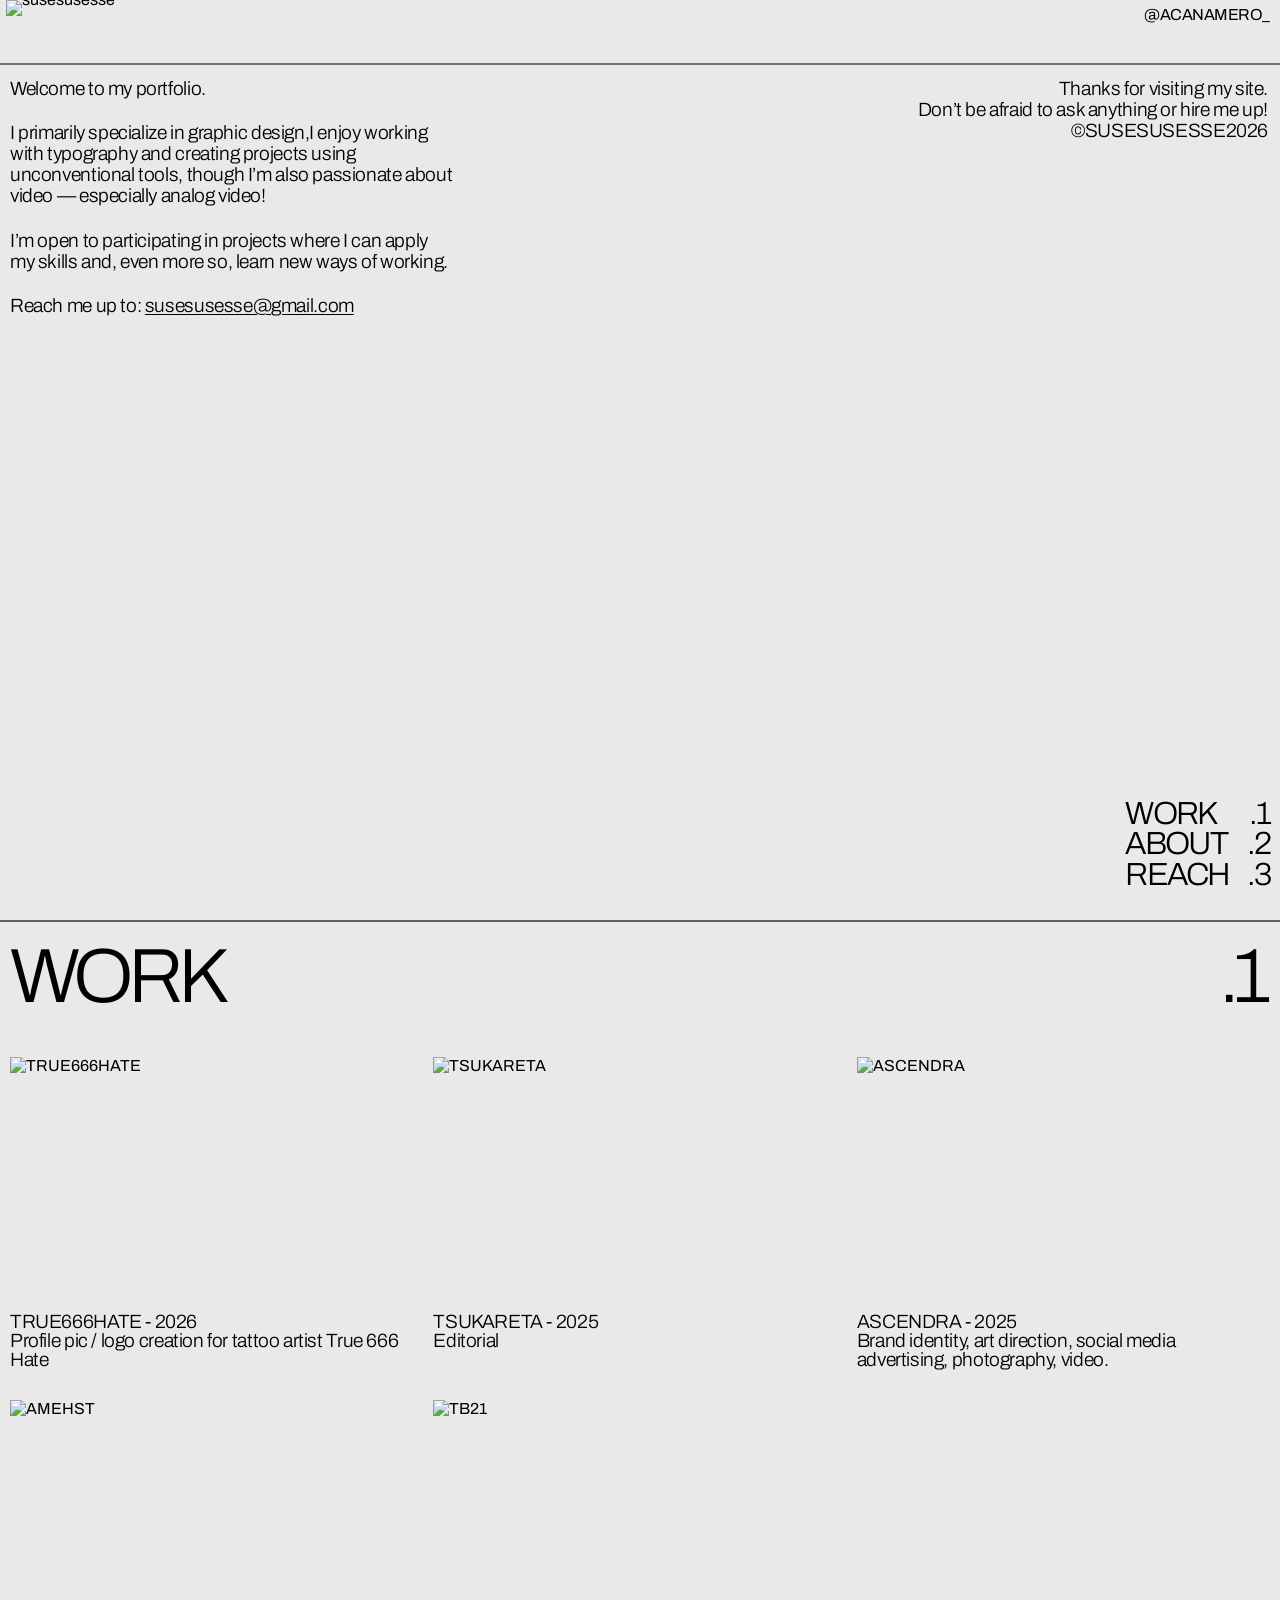
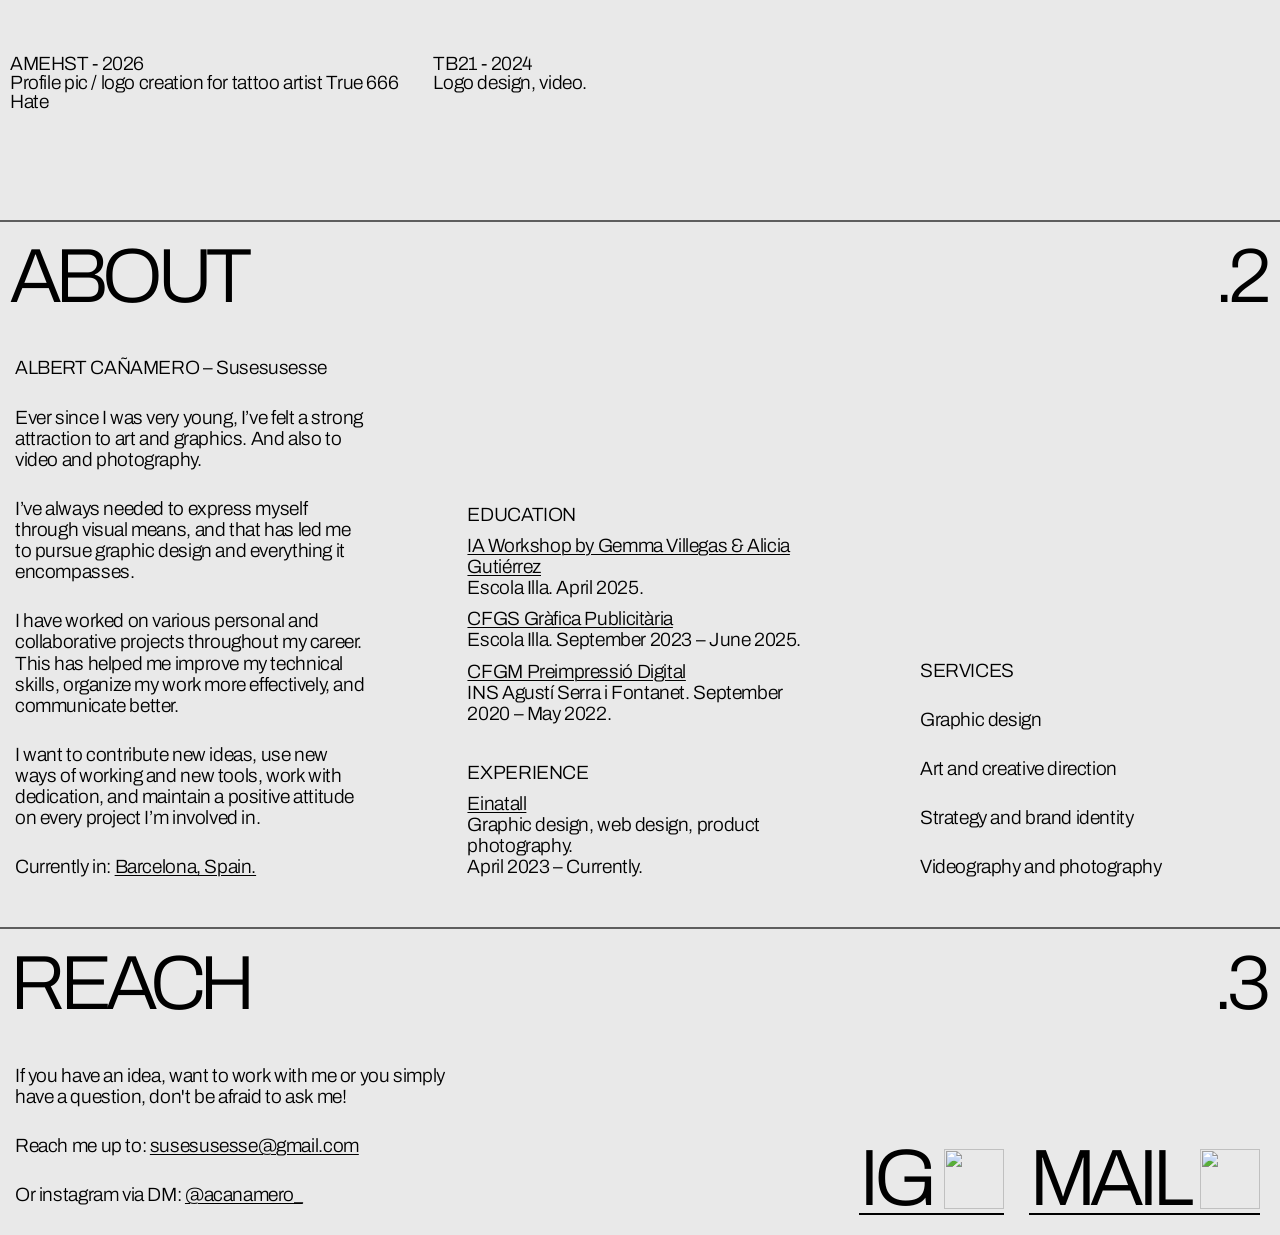
==== index.html @ 1d8fdcd6 "Add files via upload" ====
<!DOCTYPE html>
<html lang="es">
<head>
    <meta charset="UTF-8">
    <meta name="viewport" content="width=device-width, initial-scale=1.0">
    <title>SUSESUSESSE Portfolio</title>
    <link rel="preconnect" href="https://fonts.googleapis.com">
    <link rel="preconnect" href="https://fonts.gstatic.com" crossorigin>
    <link href="https://fonts.googleapis.com/css2?family=Archivo:wght@300;400;500;600&display=swap" rel="stylesheet">
    <link rel="stylesheet" href="style.css">
</head>

<body class="home-page">
    <div class="noise-overlay"></div>

    <header class="site-header">
        <div class="logo">
            <a href="index.html">
                <img src="img/LOGO.png" alt="susesusesse">
            </a>
        </div>

        <nav class="meta-info" aria-label="Social links">
            <a href="https://www.instagram.com/acanamero_/" target="_blank" rel="noopener noreferrer">@ACANAMERO_</a>
        </nav>
    </header>

    <main class="home-layout">
        <section class="home-bio text-small" aria-label="About">
            <p>Welcome to my portfolio.</p>

            <p>I primarily specialize in graphic design,I enjoy working<br>
            with typography and creating projects using<br>
            unconventional tools, though I&rsquo;m also passionate about<br>
            video &mdash; especially analog video!</p>

            <p>I&rsquo;m open to participating in projects where I can apply<br>
            my skills and, even more so, learn new ways of working.</p>

            <p>Reach me up to: <a href="mailto:susesusesse@gmail.com">susesusesse@gmail.com</a></p>
        </section>

        <section class="home-note text-small" aria-label="Thanks">
            <p>Thanks for visiting my site.<br>
            Don&rsquo;t be afraid to ask anything or hire me up!<br>
            &copy;SUSESUSESSE2026</p>
        </section>

        <div class="home-bottom">
            <a href="#work" class="home-arrow" aria-label="Ir a Work">
                <img src="img/flecha.svg" alt="">
            </a>

            <nav class="home-menu-small" aria-label="Main menu">
                <a href="#work">
                    <span>WORK</span>
                    <span>.1</span>
                </a>
                <a href="#about">
                    <span>ABOUT</span>
                    <span>.2</span>
                </a>
                <a href="#reach">
                    <span>REACH</span>
                    <span>.3</span>
                </a>
            </nav>
        </div>
    </main>

    <section id="work" class="work-section">
        <div class="section-title">
            <h2>WORK</h2>
            <span>.1</span>
        </div>

        <div class="work-grid">
            <a href="true666hate.html" class="work-card">
                <div class="work-card-image">
                    <img src="img/true666hate/true666hate1.jpg" class="img-default" alt="TRUE666HATE">
                    <img src="img/true666hate/true666hate3.jpg" class="img-hover" alt="">
                </div>

                <div class="work-card-text">
                    <span>TRUE666HATE - 2026</span>
                    <span>Profile pic / logo creation for tattoo artist True 666 Hate</span>
                </div>
            </a>

            <a href="tsukareta.html" class="work-card">
                <div class="work-card-image">
                    <img src="img/tsukareta/tsukareta-1.jpg" class="img-default" alt="TSUKARETA">
                    <img src="img/tsukareta/tsukareta-6.jpg" class="img-hover" alt="">
                </div>

                <div class="work-card-text">
                    <span>TSUKARETA - 2025</span>
                    <span>Editorial</span>
                </div>
            </a>

            <a href="ascendra.html" class="work-card">
                <div class="work-card-image">
                    <img src="img/ASCENDRA/ASCENDRA-1.jpg" class="img-default" alt="ASCENDRA">
                    <img src="img/ASCENDRA/ASCENDRA-2.jpg" class="img-hover" alt="">
                </div>

                <div class="work-card-text">
                    <span>ASCENDRA - 2025</span>
                    <span>Brand identity, art direction, social media advertising, photography, video.</span>
                </div>
            </a>

            <a href="amehst.html" class="work-card">
                <div class="work-card-image">
                    <img src="img/AMEHST/AMEHST-1.jpg" class="img-default" alt="AMEHST">
                    <img src="img/AMEHST/AMEHST-3.jpg" class="img-hover" alt="">
                </div>

                <div class="work-card-text">
                    <span>AMEHST - 2026</span>
                    <span>Profile pic / logo creation for tattoo artist True 666 Hate</span>
                </div>
            </a>

            <a href="tb21.html" class="work-card">
                <div class="work-card-image">
                    <img src="img/TB21/TB-1.jpg" class="img-default" alt="TB21">
                    <img src="img/TB21/TB-2.jpg" class="img-hover" alt="">
                </div>

                <div class="work-card-text">
                    <span>TB21 - 2024</span>
                    <span>Logo design, video.</span>
                </div>
            </a>
        </div>
    </section>

    <section id="about" class="about-section">
    <div class="section-title">
        <h2>ABOUT</h2>
        <span>.2</span>
    </div>

    <div class="about-content text-small">
        <div class="about-column about-intro">
            <p>ALBERT CAÑAMERO – Susesusesse</p>

            <p>Ever since I was very young, I’ve felt a strong attraction to art and graphics. And also to video and photography.</p>

            <p>I’ve always needed to express myself through visual means, and that has led me to pursue graphic design and everything it encompasses.</p>

            <p>I have worked on various personal and collaborative projects throughout my career. This has helped me improve my technical skills, organize my work more effectively, and communicate better.</p>

            <p>I want to contribute new ideas, use new ways of working and new tools, work with dedication, and maintain a positive attitude on every project I’m involved in.</p>

            <p>Currently in: <a>Barcelona, Spain.</a></p>
        </div>

        <div class="about-column about-middle">
            <div>
                <p>EDUCATION</p>

                <p><a>IA Workshop by Gemma Villegas & Alicia Gutiérrez</a><br>
                Escola Illa. April 2025.</p>

                <p><a>CFGS Gràfica Publicitària</a><br>
                Escola Illa. September 2023 – June 2025.</p>

                <p><a>CFGM Preimpressió Digital</a><br>
                INS Agustí Serra i Fontanet. September 2020 – May 2022.</p>
            </div>

            <div>
                <p>EXPERIENCE</p>

                <a><a>Einatall</a><br>
                Graphic design, web design, product photography.<br>
                April 2023 – Currently.</a>
            </div>
        </div>

        <div class="about-column about-services">
            <p>SERVICES</p>

            <p>Graphic design</p>
            <p>Art and creative direction</p>
            <p>Strategy and brand identity</p>
            <p>Videography and photography</p>
        </div>
    </div>
    </section>

<section id="reach" class="reach-section">
    <div class="section-title">
        <h2>REACH</h2>
        <span>.3</span>
    </div>

    <div class="reach-content text-small">
        <p>
            If you have an idea, want to work with me or you simply have a question,
            don't be afraid to ask me!
        </p>

        <p>
            Reach me up to:
            <a href="mailto:susesusesse@gmail.com">susesusesse@gmail.com</a>
        </p>

        <p>
            Or instagram via DM:
            <a href="https://instagram.com/acanamero_" target="_blank" rel="noopener noreferrer">@acanamero_</a>
        </p>
    </div>

    <div class="reach-links">
        <a href="https://instagram.com/acanamero_" target="_blank" rel="noopener noreferrer" class="big-link">
            <span>IG</span>
            <img src="img/big-link.svg">
        </a>

        <a href="mailto:susesusesse@gmail.com" class="big-link">
            <span>MAIL</span>
            <img src="img/big-link.svg">
        </a>
    </div>
</section>
</body>
</html>
---- style.css ----
* {
    margin: 0;
    padding: 0;
    box-sizing: border-box;
}

html,
body {
    min-height: 100%;
}

body {
    background-color: #E9E9E9;
    color: #000;
    font-family: 'Archivo', sans-serif;
    cursor: default;
}

a,
a:visited {
    color: inherit;
    text-decoration-color: currentColor;
}

::selection {
    background: #000;
    color: #e9e9e9;
}

::-moz-selection {
    background: #000;
    color: #e9e9e9;
}

/* Texto descriptivo general */
.text-small {
    font-size: 1.2rem;
    font-weight: 300;
    line-height: 1.1;
    letter-spacing: -0.02em;
    color: #000;
}

.text-small a {
    color: inherit;
    text-decoration: underline;
    text-decoration-thickness: 1px;
    text-underline-offset: 2px;
}


.home-page {
    min-height: 100vh;
    overflow-x: hidden;
    overflow-y: auto;
}

.site-header {
    position: fixed;
    top: 0;
    left: 0;
    z-index: 100;

    display: flex;
    justify-content: space-between;
    align-items: flex-start;

    width: 100%;
    height: 65px;
    padding: 0 10px 0 6px;
    border-bottom: 2px solid #757575;
    background-color: #E9E9E9;
}

.logo {
    line-height: 0;
}

.logo a {
    display: block;
    color: inherit;
    text-decoration: none;
}

.logo img {
    display: block;
    height: 58px;
    width: auto;
}


.meta-info {
    display: flex;
    gap: 58px;
    align-items: flex-start;
    padding-top: 7px;

    font-size: 1rem;
    font-weight: 400;
    letter-spacing: -0.03em;
    line-height: 1;
    text-transform: uppercase;
    white-space: nowrap;
}

.meta-info a {
    color: inherit;
    text-decoration: none;
}

.home-layout {
    position: relative;
    height: 100vh;
    min-height: 100vh;
    padding-top: 67px;
    margin-bottom: 20px;
}

.home-bio,
.home-note {
    position: absolute;
    top: 78px;
}

.home-bio {
    left: 10px;
    width: min(470px, 40vw);
}

.home-bio p + p {
    margin-top: 23px;
}

.home-note {
    right: 12px;
    width: 440px;
    text-align: right;
}

.home-bottom {
    position: absolute;
    left: 10px;
    right: 10px;
    bottom: 10px;
    z-index: 50;

    display: flex;
    justify-content: space-between;
    align-items: flex-end;
    pointer-events: none;
}

.home-arrow,
.home-menu-small {
    pointer-events: auto;
}

.home-arrow {
    display: block;
    width: 160px;
}

.home-arrow img {
    display: block;
    width: 100%;
    height: auto;
}

.home-menu-small {
    display: flex;
    flex-direction: column;
    align-items: stretch;

    font-size: clamp(1.8rem, 3vw, 2rem);
    font-weight: 300;
    line-height: 0.95;
    letter-spacing: -0.06em;
}

.home-menu-small a {
    display: grid;
    grid-template-columns: auto auto;
    gap: 18px;

    color: #000;
    text-decoration: none;
}

.home-menu-small a span:last-child {
    text-align: right;
}

.home-menu-small:has(a:hover) a:not(:hover) {
    opacity: 0.3;
}

html {
    scroll-behavior: smooth;
}

.home-page {
    min-height: 100vh;
    overflow-x: hidden;
    overflow-y: auto;
}

/* WORK -------------------------------------------------*/ 

.work-section {
    min-height: 100vh;
    padding-top: 0;
    scroll-margin-top: 63px;
    border-top: 2px solid #5e5e5e;
    background-color: #E9E9E9;
}

.section-title {
    display: flex;
    justify-content: space-between;
    align-items: flex-start;

    padding: 24px 15px 50px 10px;
}

.section-title h2,
.section-title span {
    font-size: clamp(4rem, 6vw, 7rem);
    font-weight: 300;
    line-height: 0.8;
    letter-spacing: -0.08em;
}

.work-grid {
    display: grid;
    grid-template-columns: repeat(3, 1fr);
    gap: 10px;
    width: 100%;
    padding: 0 10px;
    margin-bottom: 50px;
}

.work-card {
    display: block;
    color: #000;
    text-decoration: none;
}

.work-card-image {
    position: relative;
    width: 100%;
    aspect-ratio: 1.65 / 1;
    overflow: hidden;
    background-color: #E9E9E9;
}

.work-card-image img {
    position: absolute;
    top: 0;
    left: 0;

    display: block;
    width: 100%;
    height: 100%;
    object-fit: cover;
}

.img-default {
    opacity: 1;
}

.img-hover {
    opacity: 0;
    transition: opacity 0.2s ease;
}

.work-card:hover .img-hover {
    opacity: 1;
}

.work-card:hover .img-default {
    opacity: 0;
}

.work-card-text {
    padding: 4px 6px 20px 0px;
    display: flex;
    flex-direction: column;
    font-size: 1.2rem;
    font-weight: 300;
    line-height: 1;
    letter-spacing: -0.02em;
}

/* ABOUT -------------------------------------------------*/ 

.about-section {
    min-height: 10vh;
    scroll-margin-top: 63px;
    border-top: 2px solid #5e5e5e;
}

.about-content {
    display: grid;
    grid-template-columns: 1fr 1fr 1fr;
    column-gap: 8vw;
    padding: 0 10px 50px 15px;
}

.about-column {
    display: flex;
    flex-direction: column;
    gap: 28px;
}

.about-middle {
    align-self: end;
    
}

.about-middle p {
    margin: 0 0 10px 0;
}

.about-services {
    align-self: end;
    padding-top: 190px;
}

.about-content p {
    max-width: 460px;
}

/* REACH -------------------------------------------------*/ 

.reach-section {
    position: relative;
    min-height: 20vh;
    border-top: 2px solid #5e5e5e;
}

.reach-content {
    
    display: flex;
    flex-direction: column;
    gap: 28px;
    padding: 0 10px 30px 15px;
    max-width: 460px;
    
}

.reach-links {
    position: absolute;
    right: 20px;
    bottom: 20px;
    display: flex;
    gap: 25px;
}

.big-link {
    display: flex;
    align-items: center;
    gap: 8px;
    text-decoration: none; 
    border-bottom: 2px solid #000;
    line-height: 0.85;
    font-size: clamp(5rem, 6vw, 7rem);
    font-weight: 300;
    letter-spacing: -0.08em;
    color: #000;
    transition: opacity 0.3s, transform 0.2s ease;    
    gap: 0.15em;
}

.big-link img {
    width: 0.75em;
    height: 0.75em;
    object-fit: contain;
}

.big-link:hover {
    transform: translateY(-4px);
}




/* PROYECTOS -------------------------------------------------*/ 

.frame-project {
  display: flex;
  width: 100%;
  max-width: 100%;
  align-items: flex-start;
  justify-content: space-between;
  position: relative;
}

.frame-project .project-wrapper {
    position: sticky;
    top: 68px;

    width: 437px;
    z-index: 80;

    display: flex;
    flex-direction: column;
    align-items: flex-start;
    justify-content: flex-start;
    gap: 10px;
    padding: 10px;
}

.frame-project .span {
  letter-spacing: -0.2px;
  text-decoration: underline;
}

.frame-project .proyecto {
  flex-direction: column;
  width: 48vw;
  max-width: 917px;
  align-items: flex-start;
  display: flex;
  position: relative;
}

.frame-project .img {
  position: relative;
  align-self: stretch;
  width: 100%;
  height: auto;
  display: block;
}

.frame-project .img-2 {
  position: relative;
  align-self: stretch;
  width: 100%;
  height: auto;
  display: block;
}

.frame-project .div-2 {
  align-items: center;
  align-self: stretch;
  width: 100%;
  display: flex;
  position: relative;
}
.frame-project .img-3 {
  position: relative;
  width: 50%;
  height: auto;
  display: block;
}
.frame-project .img-4 {
  position: relative;
  width: 50%;
  height: auto;
  display: block;
}
.frame-project .img-5 {
  position: relative;
  align-self: stretch;
  width: 100%;
  height: auto;
  display: block;
}


/* MOVIL -------------------------------------------------*/ 


@media screen and (max-width: 900px) {
    .home-page {
        min-height: 100vh;
        overflow-x: hidden;
        overflow-y: auto;
    }

    .site-header {
        height: auto;
        min-height: 45px;
        padding: 2px 10px 3px 5px;
    }

    .logo img {
        height: 45px;
        width: auto;
    }

    .meta-info {
        display: none;
    }

    .home-layout {
        height: 100vh;
        min-height: 100vh;
        padding: 60px 10px 150px;
    }


    .home-bio,
    .home-note {
        position: static;
        width: 100%;
    }

    .home-bio br {
        display: none;
    }

    .home-note {
        margin-top: 42px;
        text-align: left;
    }

    .text-small {
        font-size: 1.15rem;
        line-height: 1.1;
        letter-spacing: -0.05em;
    }

    .home-bottom {
        position: absolute;
        left: 10px;
        right: 10px;
        bottom: 10px;
    }

    .home-arrow {
        width: 100px;
    }

    .home-menu-small {
        font-size: 1.8rem;
    }

    .work-section {
        padding-top: 0;
    }

    .section-title {
        padding: 20px 13px 42px 10px;
    }

    .section-title h2,
    .section-title span {
        font-size: 18vw;
    }

    .work-grid {
        grid-template-columns: 1fr;
        gap: 8px;
        padding-bottom: 20;
    }
    .work-card img {
        width: 100%;
        height: 330px;
    }

    .work-card-text {
        font-size: 1rem;
        padding: 6px 10px 5px 0px;
    }

    .about-section {
        min-height: auto;
    }

    .about-content {
        grid-template-columns: 1fr;
        row-gap: 60px;
        padding: 0 10px 30px 10px;
    }

    .about-column {
        gap: 24px;
    }

    .about-middle {
        gap: 48px;
    }

    .about-services {
        align-self: start;
        padding: 0px 0px 30px 0px;
    }

    .about-content p {
        max-width: 100%;
    }


    .reach-content {
        padding: 0 10px 280px 10px;
    }   

/* PROYECTOS MÓVIL -------------------------------------------------*/ 

    .work-detail-page {
    min-height: 100vh;
    overflow-x: hidden;
    overflow-y: auto;
    }

    .frame-project {
        display: flex;
        flex-direction: column;
        width: 100%;
        max-width: 100%;
        padding-top: 55px;
    }

    .frame-project .project-wrapper {
        position: relative;
        top: auto;
        left: auto;
        padding: 5px 10px 60px 10px;
        width: 100%;
        max-width: 100%;
        z-index: 1;
    }

    .frame-project .project-wrapper .text-small {
        width: 100%;
        max-width: 100%;
    }

    .frame-project .proyecto {
        width: 100%;
        max-width: 100%;
        display: flex;
        flex-direction: column;
        margin: 0;
        padding: 0;
    }

    .frame-project .img,
    .frame-project .img-2,
    .frame-project .img-5 {
        width: 100%;
        max-width: 100%;
        height: auto;
        display: block;
    }

    .frame-project .div-2 {
        width: 100%;
        display: flex;
        flex-direction: column;
    }

    .frame-project .img-3,
    .frame-project .img-4 {
        width: 100%;
        max-width: 100%;
        height: auto;
        display: block;
    }
}
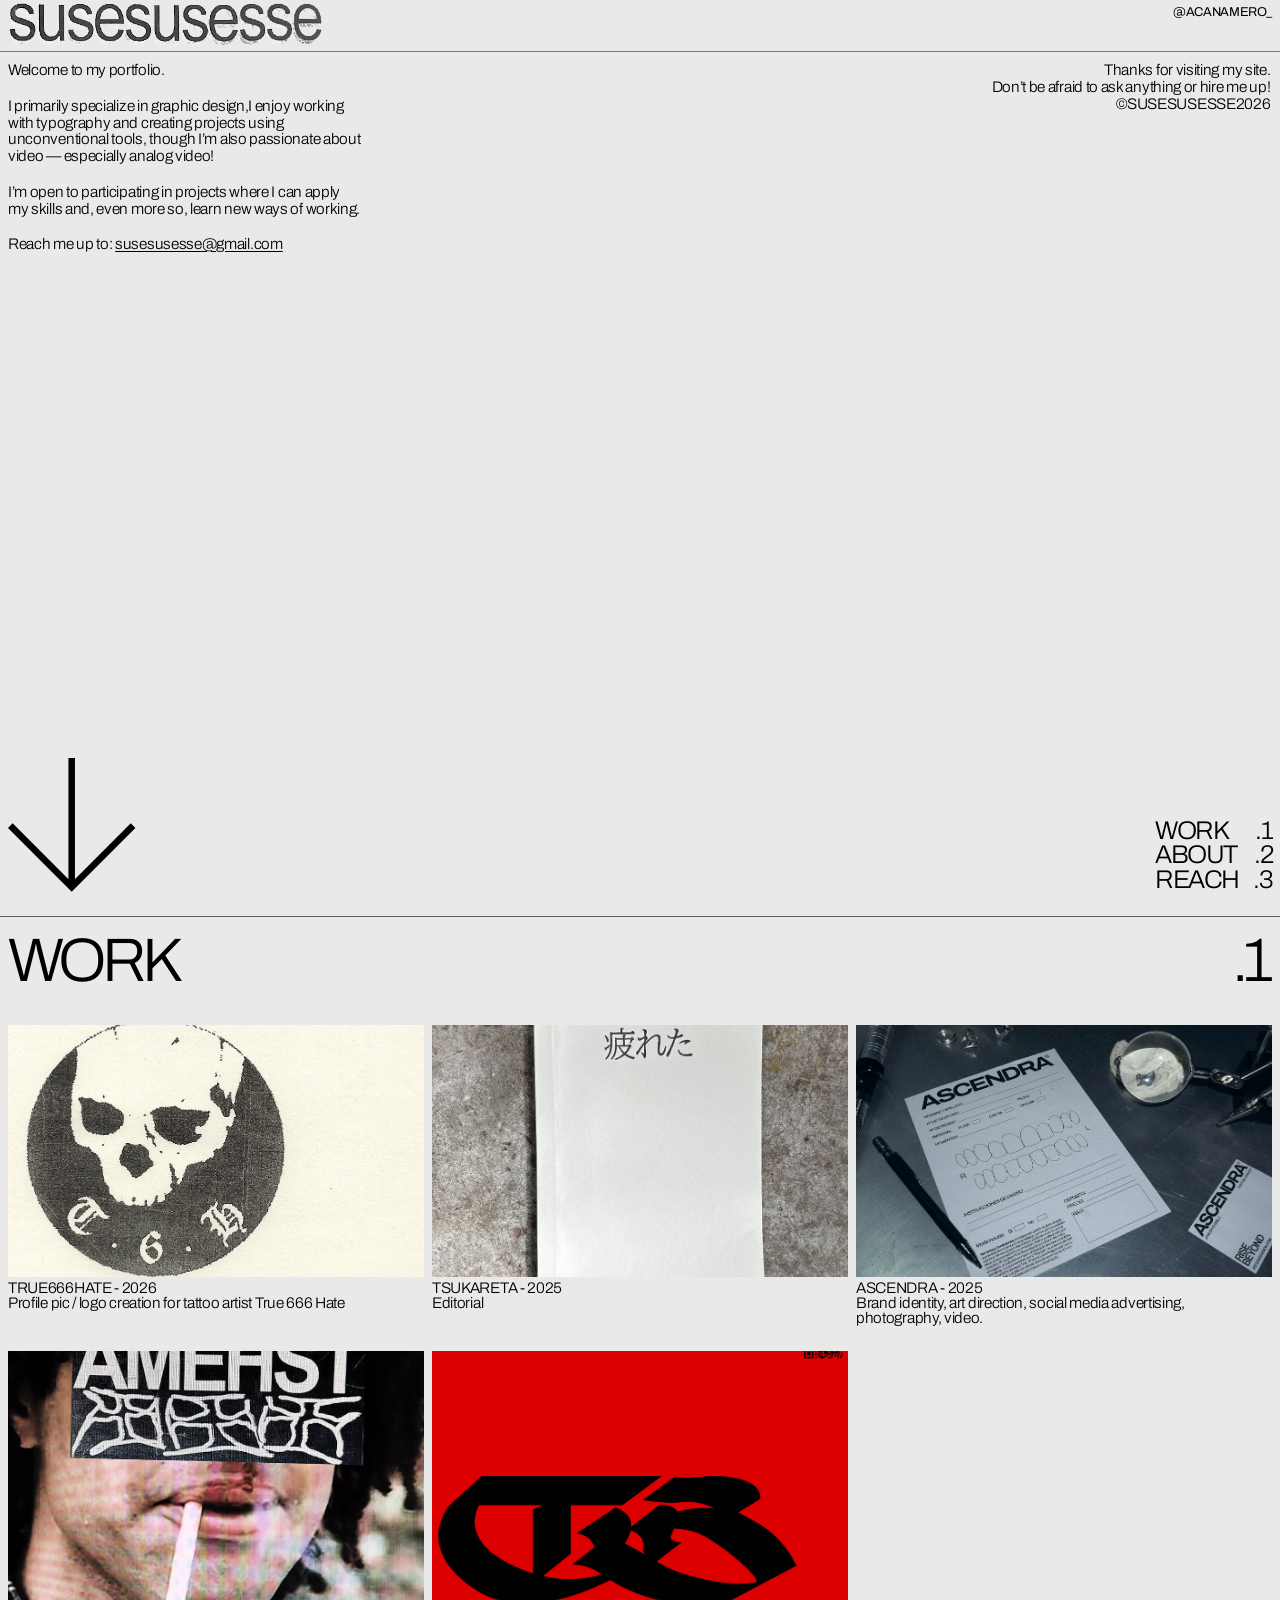
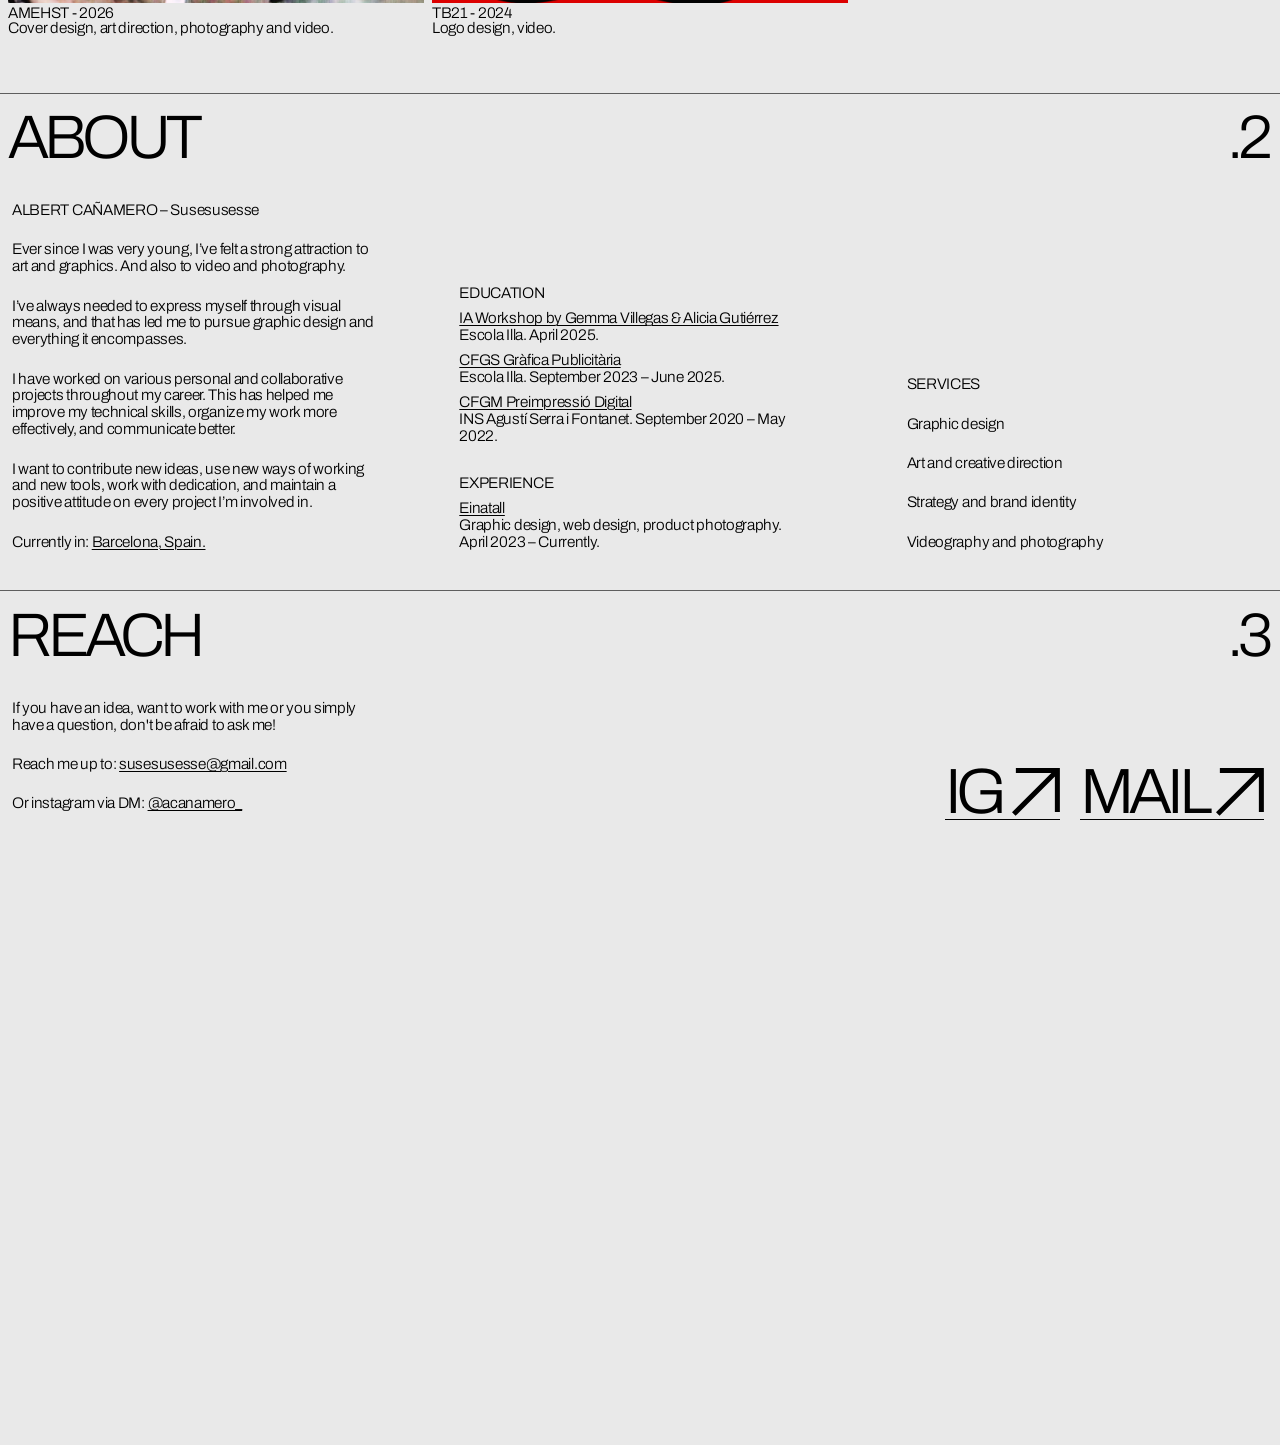
==== commit b74f2cf4: "Update index.html" ====
--- a/index.html
+++ b/index.html
@@ -119,7 +119,7 @@
 
                 <div class="work-card-text">
                     <span>AMEHST - 2026</span>
-                    <span>Profile pic / logo creation for tattoo artist True 666 Hate</span>
+                    <span>Cover design, art direction, photography and video.</span>
                 </div>
             </a>
 
@@ -228,4 +228,4 @@
     </div>
 </section>
 </body>
-</html>+</html>
--- a/style.css
+++ b/style.css
@@ -110,8 +110,8 @@
 
 .home-layout {
     position: relative;
-    height: 100vh;
-    min-height: 100vh;
+    height: 125vh;
+    min-height: 125vh;
     padding-top: 67px;
     margin-bottom: 20px;
 }
@@ -393,6 +393,7 @@
   align-items: flex-start;
   justify-content: space-between;
   position: relative;
+  padding-top: 65px;
 }
 
 .frame-project .project-wrapper {
@@ -467,6 +468,11 @@
   display: block;
 }
 
+body {
+    zoom: 0.8;
+}
+
+
 
 /* MOVIL -------------------------------------------------*/ 
 
@@ -660,3 +666,6 @@
     }
 }
 
+body {
+    zoom: 0.8;
+}
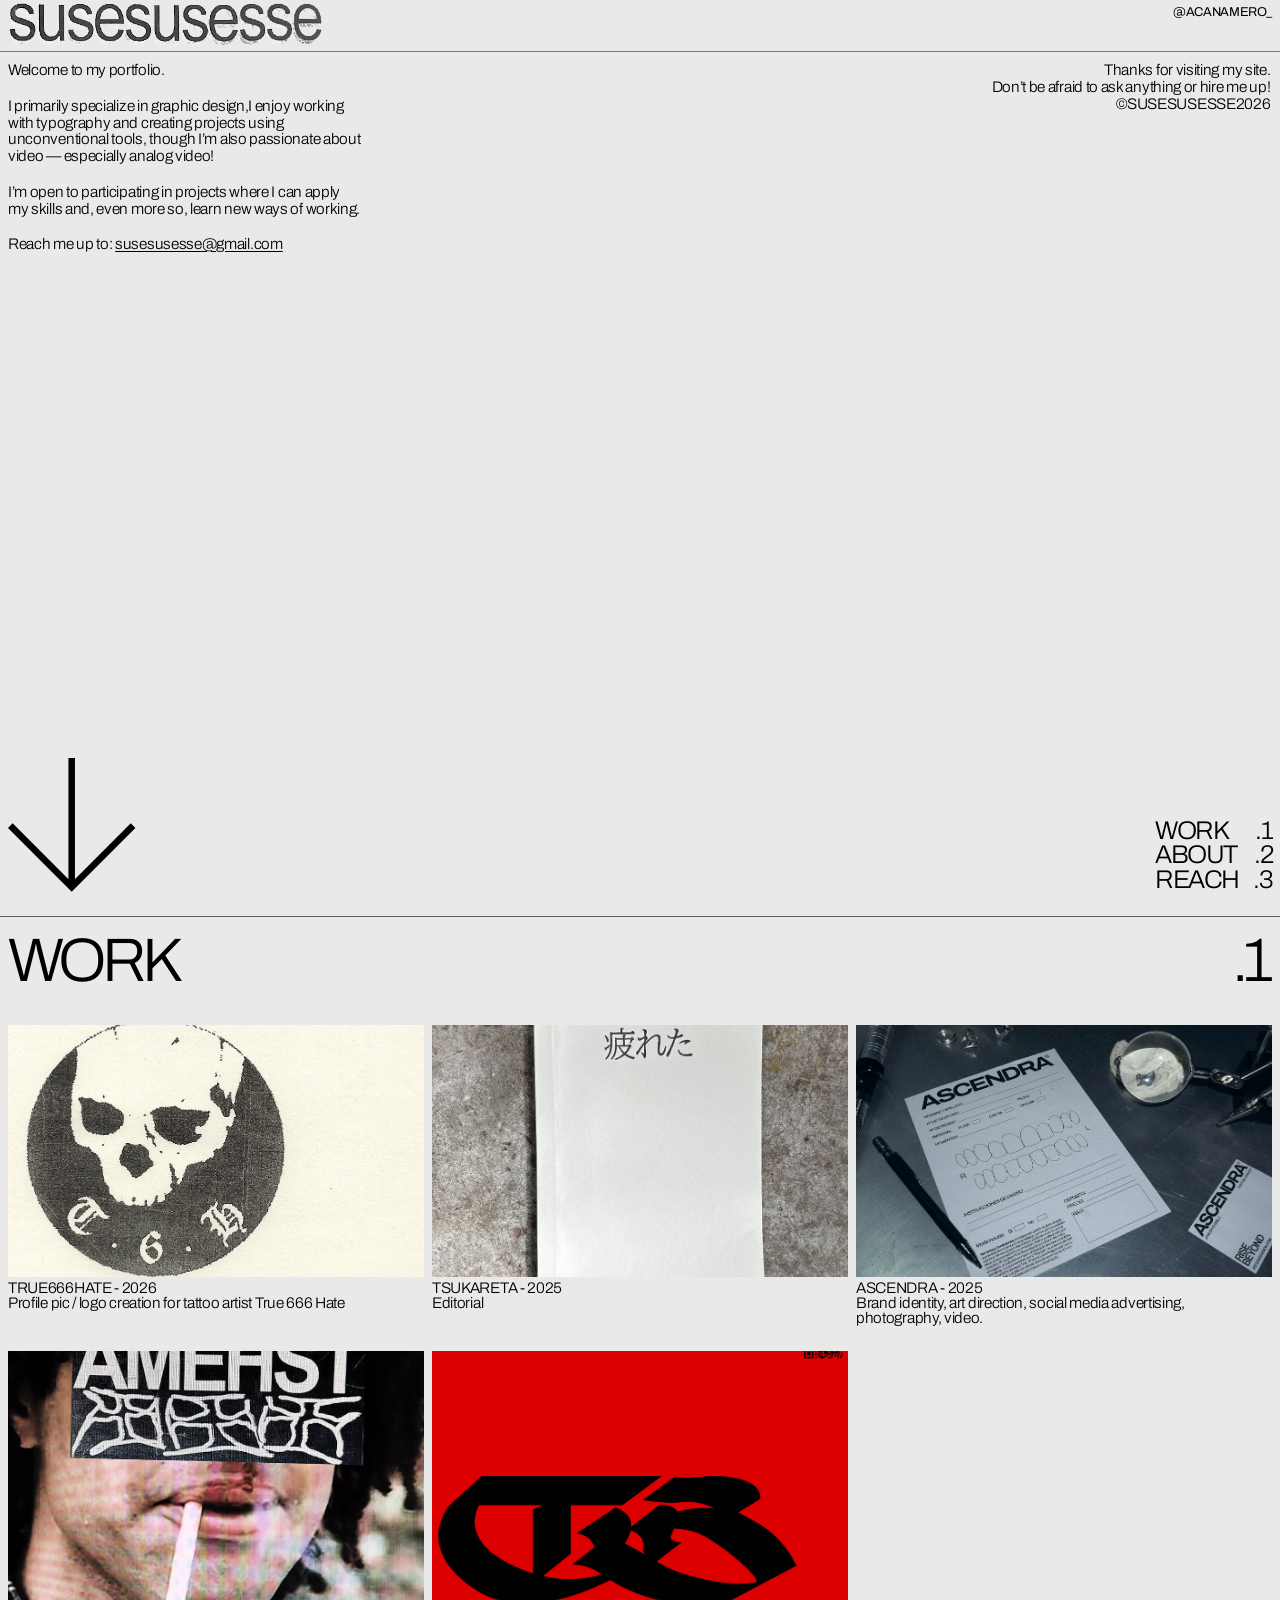
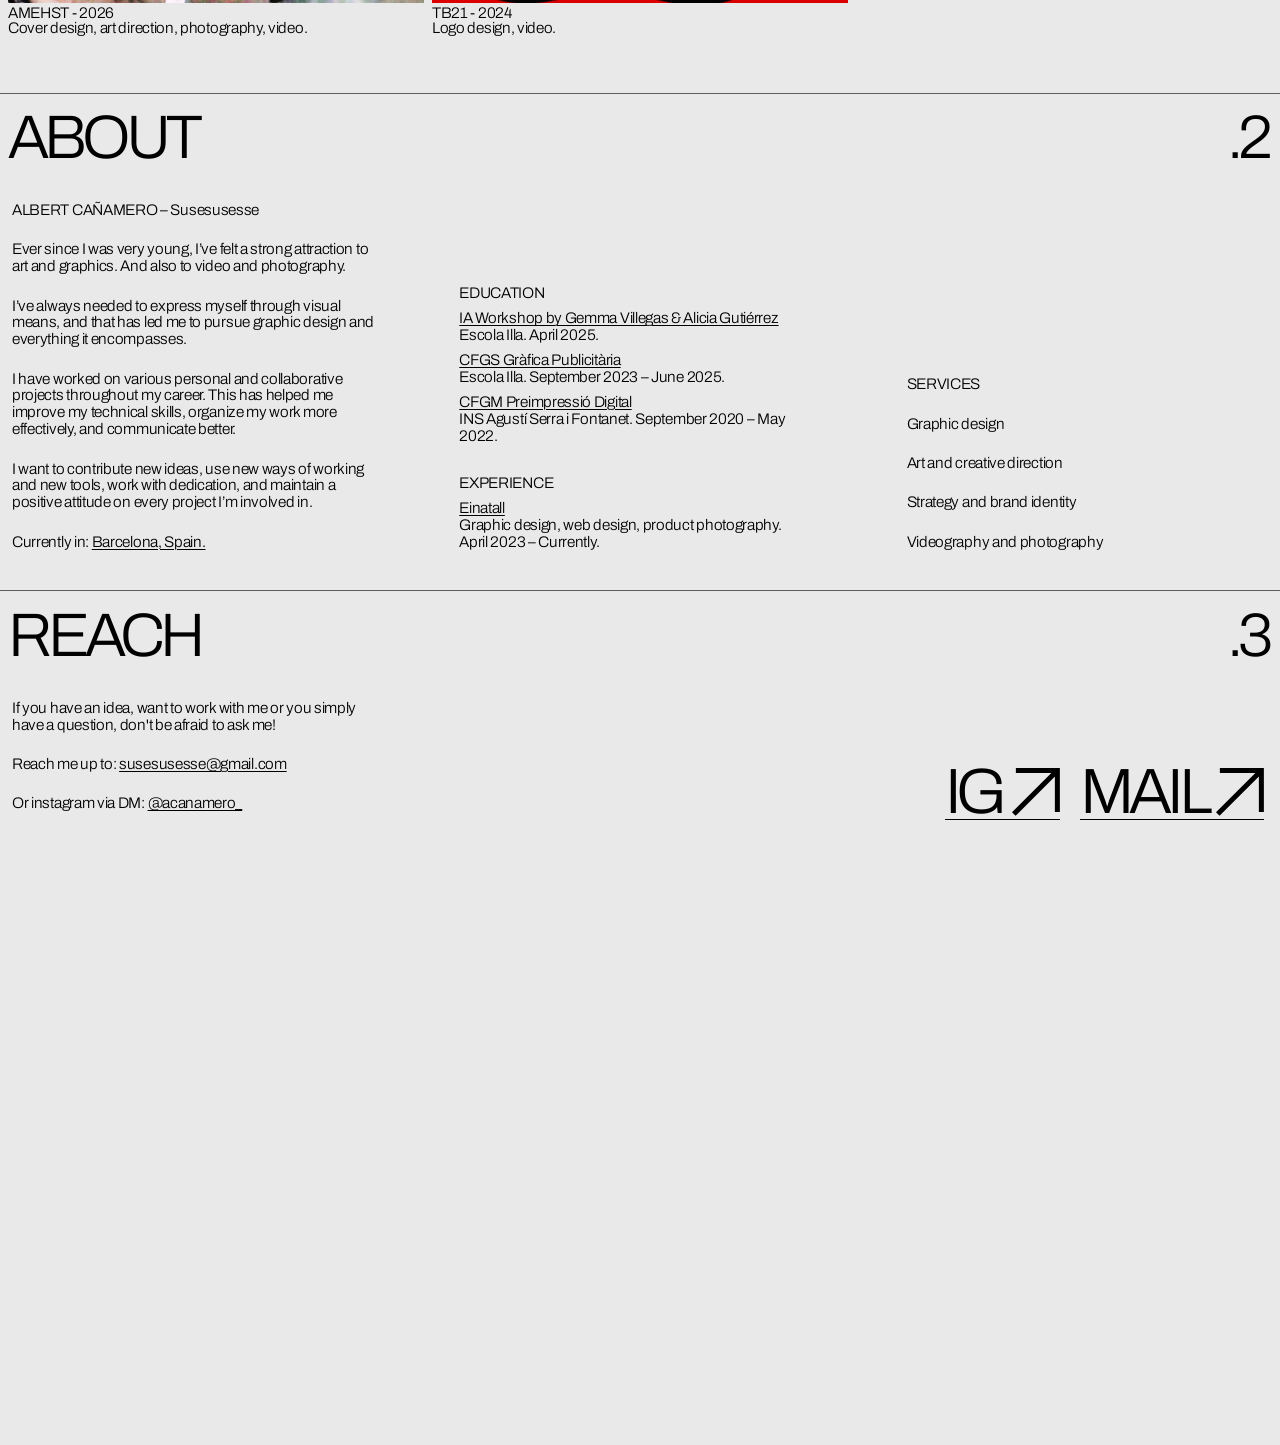
==== commit 5602dd3c: "Update index.html" ====
--- a/index.html
+++ b/index.html
@@ -119,7 +119,7 @@
 
                 <div class="work-card-text">
                     <span>AMEHST - 2026</span>
-                    <span>Cover design, art direction, photography and video.</span>
+                    <span>Cover design, art direction, photography, video.</span>
                 </div>
             </a>
 
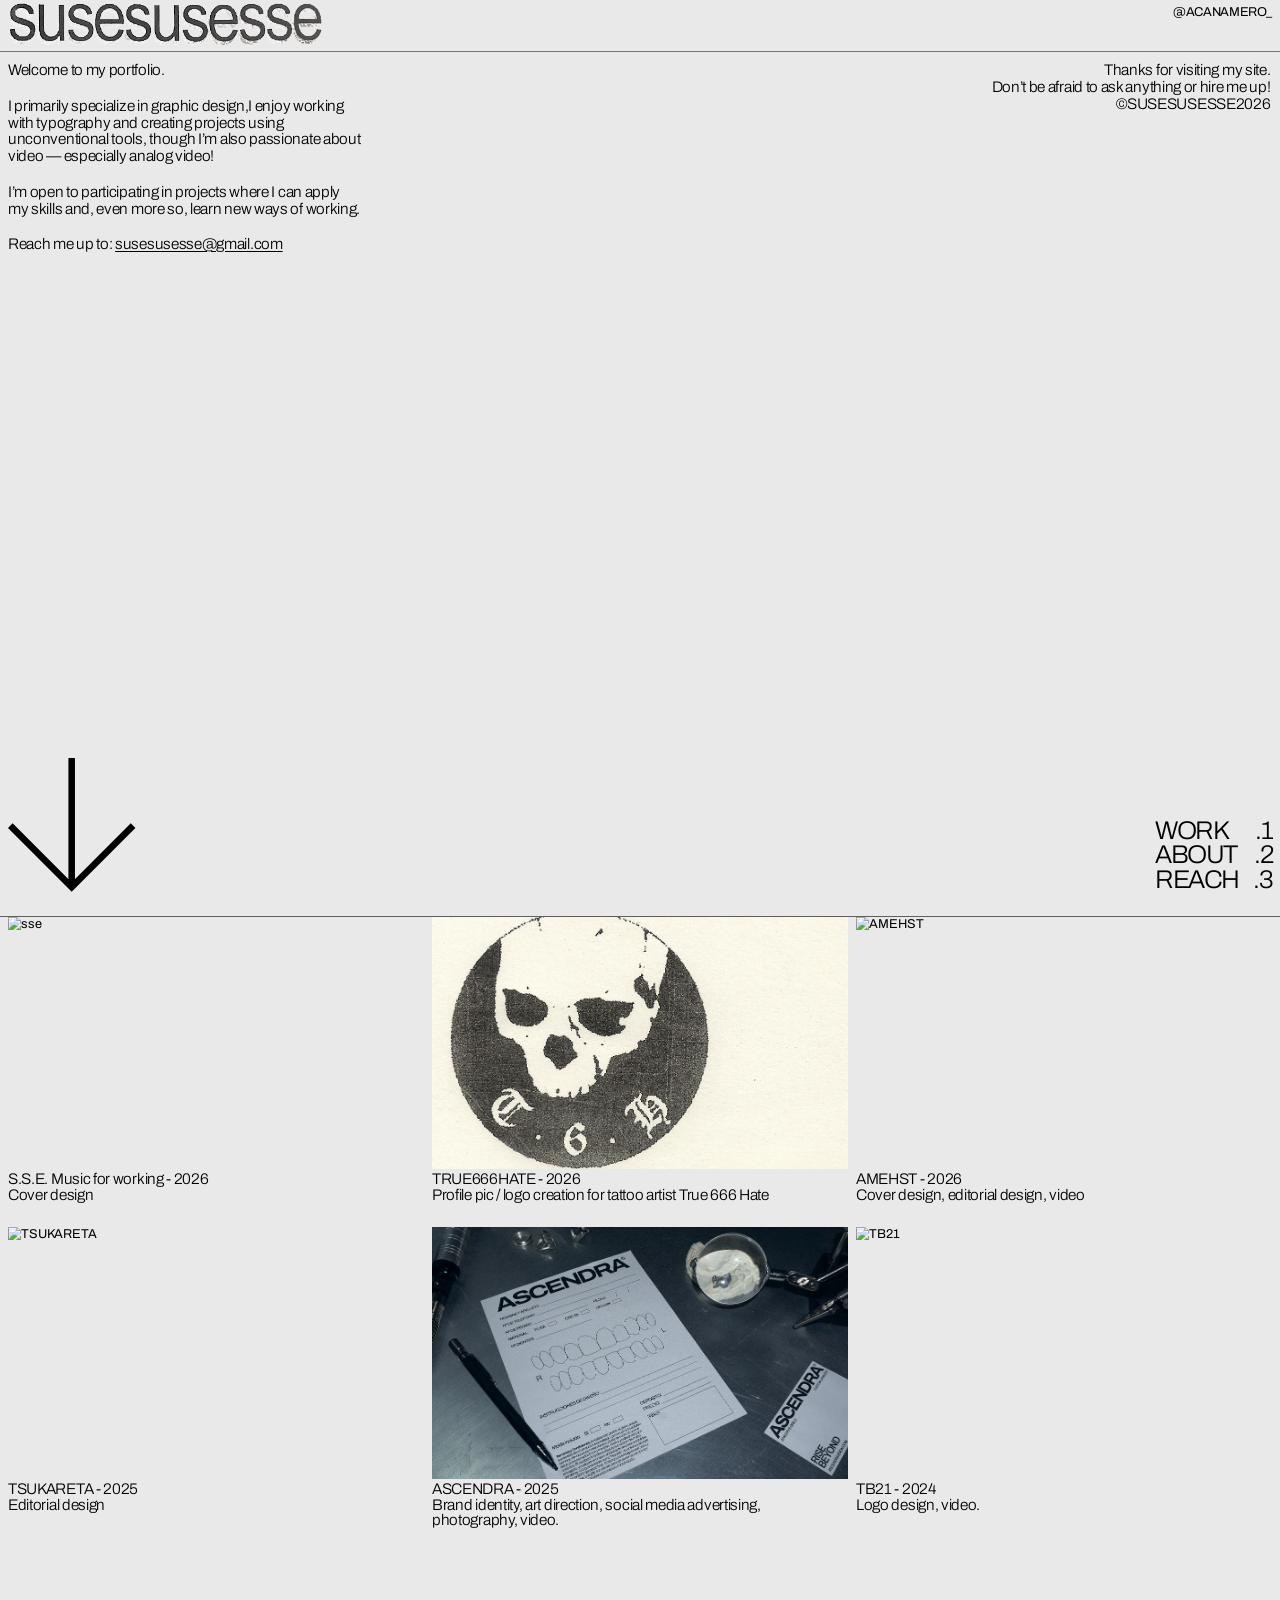
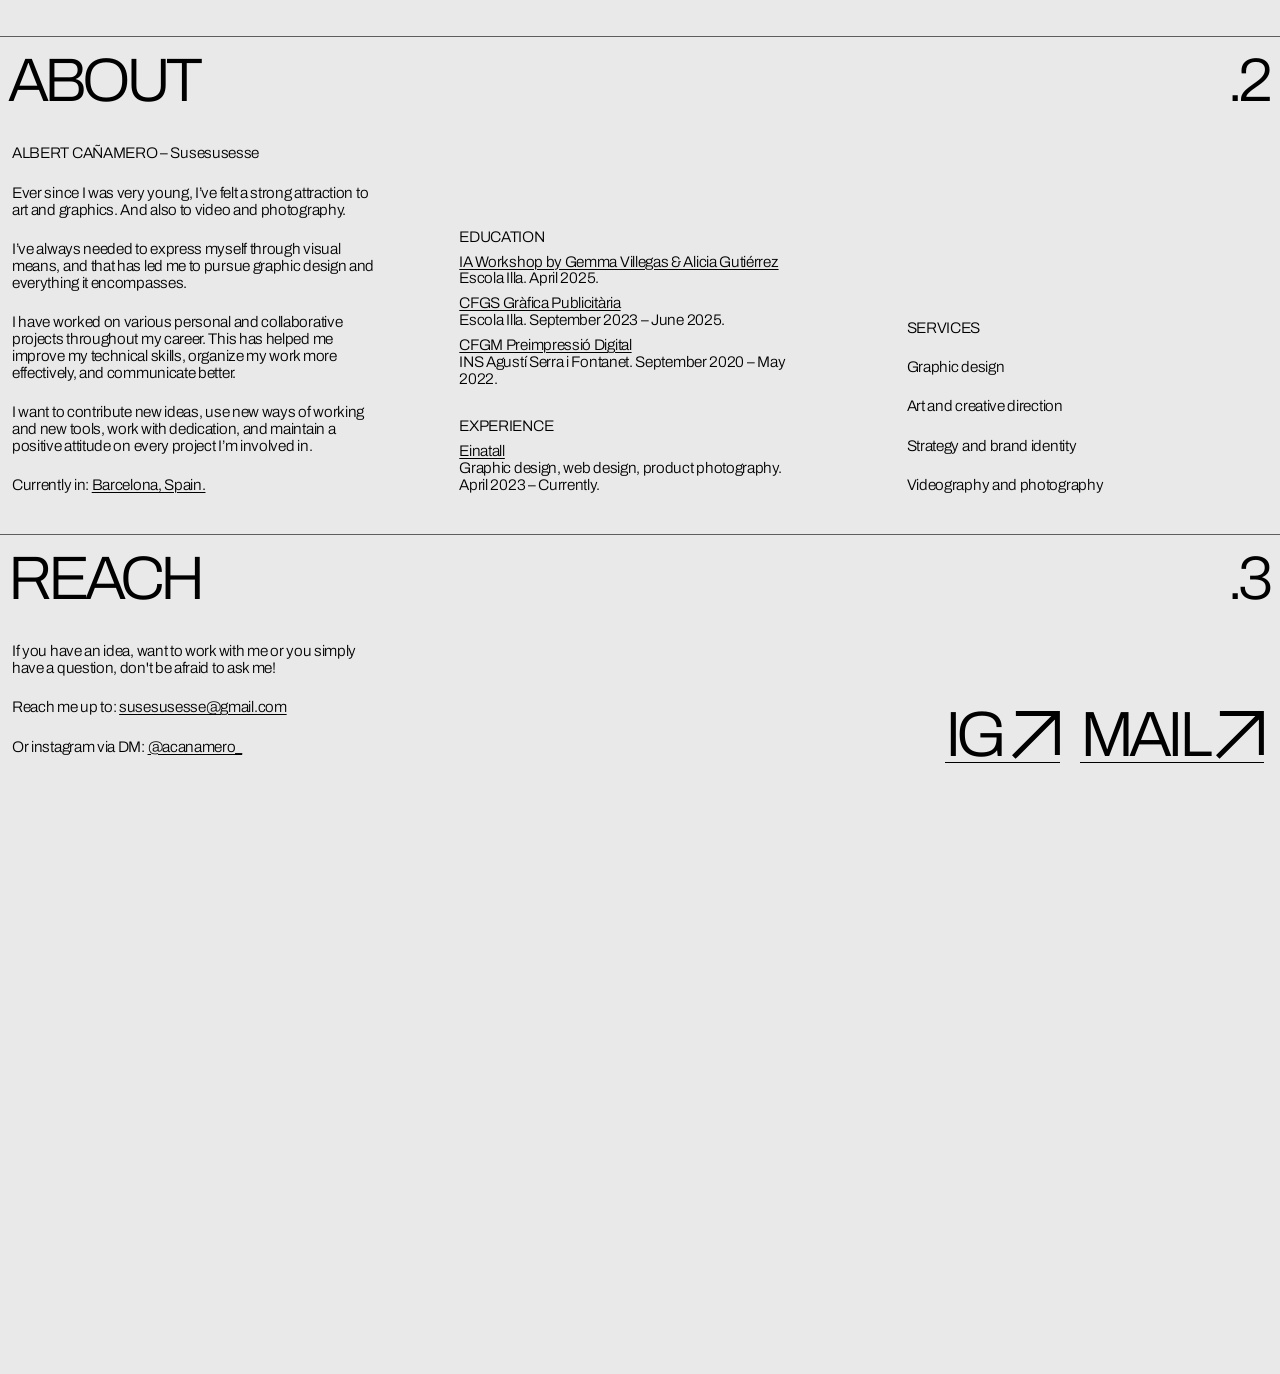
==== commit a1aa4805: "Add files via upload" ====
--- a/index.html
+++ b/index.html
@@ -69,12 +69,22 @@
     </main>
 
     <section id="work" class="work-section">
-        <div class="section-title">
-            <h2>WORK</h2>
-            <span>.1</span>
         </div>
 
         <div class="work-grid">
+            
+                        <a href="SSE.html" class="work-card">
+                <div class="work-card-image">
+                    <img src="img/SSE/sse.jpg" class="img-default" alt="sse">
+                    <img src="img/SSE/SSE-2.jpg" class="img-hover" alt="sse">
+                </div>
+
+                <div class="work-card-text">
+                    <span>S.S.E. Music for working - 2026</span>
+                    <span>Cover design</span>
+                </div>
+            </a>
+
             <a href="true666hate.html" class="work-card">
                 <div class="work-card-image">
                     <img src="img/true666hate/true666hate1.jpg" class="img-default" alt="TRUE666HATE">
@@ -87,15 +97,27 @@
                 </div>
             </a>
 
+            <a href="amehst.html" class="work-card">
+                <div class="work-card-image">
+                    <img src="img/AMEHST/ame.jpg" class="img-default" alt="AMEHST">
+                    <img src="img/AMEHST/AMEHST-3.jpg" class="img-hover" alt="">
+                </div>
+
+                <div class="work-card-text">
+                    <span>AMEHST - 2026</span>
+                    <span>Cover design, editorial design, video</span>
+                </div>
+            </a>
+
             <a href="tsukareta.html" class="work-card">
                 <div class="work-card-image">
-                    <img src="img/tsukareta/tsukareta-1.jpg" class="img-default" alt="TSUKARETA">
+                    <img src="img/tsukareta/tsu.jpg" class="img-default" alt="TSUKARETA">
                     <img src="img/tsukareta/tsukareta-6.jpg" class="img-hover" alt="">
                 </div>
 
                 <div class="work-card-text">
                     <span>TSUKARETA - 2025</span>
-                    <span>Editorial</span>
+                    <span>Editorial design</span>
                 </div>
             </a>
 
@@ -111,21 +133,9 @@
                 </div>
             </a>
 
-            <a href="amehst.html" class="work-card">
-                <div class="work-card-image">
-                    <img src="img/AMEHST/AMEHST-1.jpg" class="img-default" alt="AMEHST">
-                    <img src="img/AMEHST/AMEHST-3.jpg" class="img-hover" alt="">
-                </div>
-
-                <div class="work-card-text">
-                    <span>AMEHST - 2026</span>
-                    <span>Cover design, art direction, photography, video.</span>
-                </div>
-            </a>
-
             <a href="tb21.html" class="work-card">
                 <div class="work-card-image">
-                    <img src="img/TB21/TB-1.jpg" class="img-default" alt="TB21">
+                    <img src="img/TB21/tb.jpg" class="img-default" alt="TB21">
                     <img src="img/TB21/TB-2.jpg" class="img-hover" alt="">
                 </div>
 
@@ -228,4 +238,4 @@
     </div>
 </section>
 </body>
-</html>
+</html>
